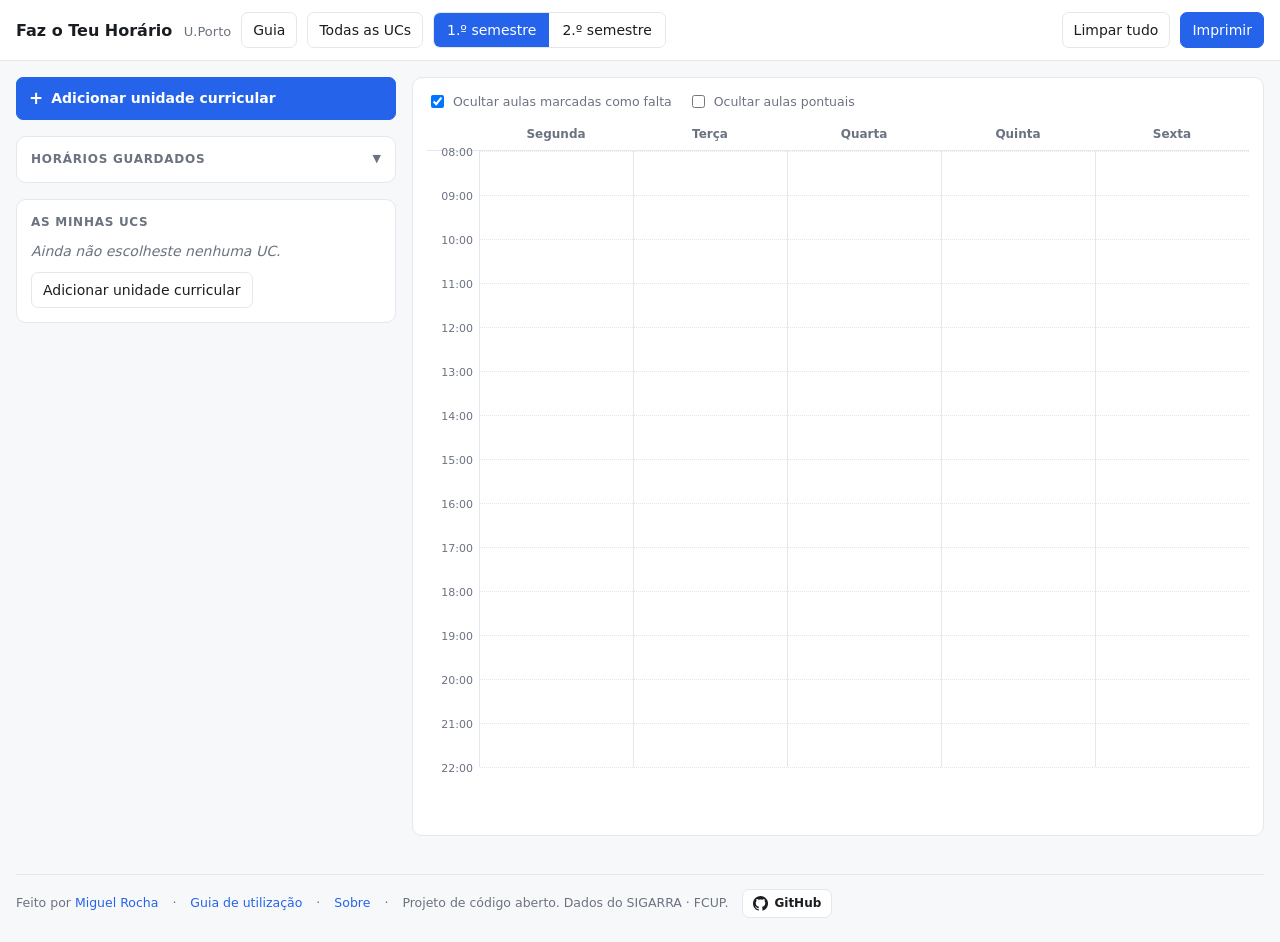
==== index.html @ b20829d5 "Faz o Teu Horário — construtor de horários da U.Porto Site estático que lê os horários do SIGARRA de" ====
<!doctype html>
<html lang="pt-PT">
<head>
<meta charset="utf-8">
<meta name="viewport" content="width=device-width, initial-scale=1">
<!-- seo:begin  gerado por scripts/build_seo.py — não editar à mão -->
<title>Faz o Teu Horário — turmas e horários da U.Porto</title>
<meta name="description" content="Monta o teu horário da U.Porto antes da inscrição: escolhe as UCs, compara turmas, vê as sobreposições e gera todas as combinações. Grátis e sem conta.">
<link rel="canonical" href="https://horario.miguelrocha.dev/">
<meta name="theme-color" content="#2563eb">
<link rel="icon" href="favicon.ico" sizes="32x32">
<link rel="icon" href="assets/icon.svg" type="image/svg+xml">
<link rel="apple-touch-icon" href="assets/apple-touch-icon.png">
<link rel="manifest" href="site.webmanifest">
<meta property="og:type" content="website">
<meta property="og:site_name" content="Faz o Teu Horário · U.Porto">
<meta property="og:locale" content="pt_PT">
<meta property="og:title" content="Faz o teu horário antes da inscrição">
<meta property="og:description" content="Monta o teu horário da U.Porto antes da inscrição: escolhe as UCs, compara turmas, vê as sobreposições e gera todas as combinações. Grátis e sem conta.">
<meta property="og:url" content="https://horario.miguelrocha.dev/">
<meta property="og:image" content="https://horario.miguelrocha.dev/assets/og.png">
<meta property="og:image:width" content="1200">
<meta property="og:image:height" content="630">
<meta property="og:image:alt" content="Grelha semanal de horário com as aulas de cinco unidades curriculares">
<meta name="twitter:card" content="summary_large_image">
<meta name="twitter:title" content="Faz o teu horário antes da inscrição">
<meta name="twitter:description" content="Monta o teu horário da U.Porto antes da inscrição: escolhe as UCs, compara turmas, vê as sobreposições e gera todas as combinações. Grátis e sem conta.">
<meta name="twitter:image" content="https://horario.miguelrocha.dev/assets/og.png">
<script type="application/ld+json">
{
  "@context": "https://schema.org",
  "@type": "WebApplication",
  "name": "Faz o Teu Horário · U.Porto",
  "url": "https://horario.miguelrocha.dev/",
  "description": "Monta o teu horário da U.Porto antes da inscrição: escolhe as UCs, compara turmas, vê as sobreposições e gera todas as combinações. Grátis e sem conta.",
  "applicationCategory": "EducationalApplication",
  "operatingSystem": "Any (navegador web)",
  "inLanguage": "pt-PT",
  "isAccessibleForFree": true,
  "offers": {
    "@type": "Offer",
    "price": "0",
    "priceCurrency": "EUR"
  },
  "author": {
    "@type": "Person",
    "name": "Miguel Rocha",
    "url": "https://miguelrocha.dev"
  },
  "license": "https://opensource.org/licenses/MIT",
  "codeRepository": "https://github.com/mmroch4/fazoteuhorario"
}
</script>
<!-- seo:end -->
<link rel="stylesheet" href="assets/style.css">
<style>
  main{display:grid;grid-template-columns:minmax(310px,380px) 1fr;gap:16px;align-items:start}
  @media (max-width:960px){ main{grid-template-columns:1fr} }
  .results{max-height:300px;overflow:auto;margin:8px -4px 0;padding:4px}
  .res{display:flex;gap:8px;align-items:baseline;width:100%;text-align:left;margin-bottom:4px}
  .res b{font-weight:600}
  .res small{color:var(--muted);margin-left:auto}

  /* add-subject launcher + modal */
  .addbtn{display:flex;align-items:center;gap:8px;width:100%;margin-bottom:16px;
          font-weight:600;padding:10px 12px}
  .addbtn .plus{font-size:17px;line-height:1}
  dialog#adddlg{border:0;border-radius:12px;padding:0;background:var(--panel);color:var(--ink);
        width:min(560px,calc(100% - 32px));max-width:none;
        box-shadow:0 18px 50px rgba(0,0,0,.22)}
  dialog#adddlg::backdrop{background:rgba(15,18,22,.42)}
  .add-head{display:flex;align-items:center;gap:8px;padding:14px 16px;
            border-bottom:1px solid var(--line)}
  .add-head h2{flex:1;margin:0;font-size:12px;text-transform:uppercase;
               letter-spacing:.06em;color:var(--muted)}
  .add-head .x{border:0;background:none;color:var(--muted);cursor:pointer;
               font-size:20px;line-height:1;padding:0 4px}
  .add-head .x:hover{color:var(--ink)}
  .add-body{padding:14px 16px 4px}
  .add-body input[type=search]{width:100%}
  /* The modal has the whole viewport to work with, so the list gets more room
     than it had in the sidebar — but never so much that the footer scrolls off. */
  #adddlg .results{max-height:min(52vh,420px);margin-top:10px}
  .add-foot{display:flex;gap:12px;align-items:center;padding:10px 16px 14px}
  .add-foot span{flex:1;font-size:11.5px;color:var(--muted)}
  details.subj{border:1px solid var(--line);border-radius:9px;margin-bottom:10px}
  details.subj > summary{display:block;list-style:none;cursor:pointer;padding:10px;
                         border-radius:9px}
  details.subj > summary:hover{background:var(--bg)}
  details.subj[open] > summary{border-bottom:1px solid var(--line);border-radius:9px 9px 0 0}
  .subj-body{padding:10px}
  .subj-head{display:flex;gap:8px;align-items:center}
  .subj-head b{font-weight:650}
  .subj-head .nm{flex:1;min-width:0;overflow:hidden;text-overflow:ellipsis;white-space:nowrap}
  /* Collapsed UCs still have to say whether their weekly hours are covered. */
  .subj-head .flag{font-size:11px;flex:0 0 auto}
  .subj-head .flag.short{color:var(--bad)}
  .subj-head .flag.ok{color:var(--ok)}
  .subj-head .x{border:0;background:none;color:var(--muted);cursor:pointer;
                font-size:17px;line-height:1;padding:0 4px}
  .subj-head .x:hover{color:var(--bad)}
  .typerow{margin-top:8px}
  .typerow > span{font-size:11px;color:var(--muted);font-weight:600}
  .opts{display:flex;flex-wrap:wrap;gap:5px;margin-top:4px}
  .opt{display:inline-flex;align-items:center;gap:5px;border:1px solid var(--line);
       border-radius:7px;padding:4px 8px;cursor:pointer;font-size:12.5px;background:#fff}
  .opt:hover{border-color:var(--accent)}
  .opt input{margin:0}
  .opt.sel{border-color:var(--accent);box-shadow:inset 0 0 0 1px var(--accent)}
  .opt.full{opacity:.55}
  .opt.noslot{border-style:dashed}
  .opt .v{color:var(--muted);font-size:11px}
  /* Not an error, just "the university hasn't published this yet" — amber, so
     it does not read like the red clash warnings. */
  .notice{background:#fffbeb;border:1px solid #fcd34d;color:#92400e;border-radius:10px;
          padding:11px 13px;margin-bottom:16px;font-size:12.5px;line-height:1.5}
  .notice b{display:block;margin-bottom:2px}
  .notice code{background:rgba(146,64,14,.1);padding:1px 4px;border-radius:4px;font-size:11.5px}
  .warn{background:var(--bad-bg);border:1px solid var(--bad);color:var(--bad);border-radius:8px;
        padding:9px 11px;margin-bottom:12px;font-size:13px}
  .warn ul{margin:6px 0 0;padding-left:18px}
  .okline{color:var(--ok);margin:0 0 10px}

  /* hours ledger: required vs actually attended, per subject and type */
  .ledger{margin-top:8px;border-top:1px solid var(--line);padding-top:7px}
  .lrow{display:flex;align-items:center;gap:7px;font-size:12px;margin-top:3px}
  .lrow .lt{font-weight:600;min-width:34px}
  .lbar{flex:1;height:6px;border-radius:3px;background:var(--line);overflow:hidden}
  .lbar i{display:block;height:100%;border-radius:3px;background:var(--ok)}
  .lbar.short i{background:var(--bad)}
  .lrow .ln{color:var(--muted);font-variant-numeric:tabular-nums}
  .lrow.short .ln{color:var(--bad);font-weight:600}

  /* combination generator */
  .crit{display:flex;flex-wrap:wrap;gap:5px;margin:8px 0}
  .crit label{display:inline-flex;align-items:center;gap:5px;font-size:12px;
              border:1px solid var(--line);border-radius:7px;padding:3px 8px;cursor:pointer}
  .crit label.on{border-color:var(--accent);box-shadow:inset 0 0 0 1px var(--accent)}
  .needs{margin:8px 0;font-size:12px}
  .needrow{display:flex;align-items:center;gap:6px;margin-top:4px}
  .needrow span{flex:1;overflow:hidden;text-overflow:ellipsis;white-space:nowrap}
  .needrow input{width:52px;padding:2px 4px;font-size:12px;text-align:right}
  .needrow .full-h{color:var(--muted);font-size:11px;min-width:46px}
  .combos{max-height:340px;overflow:auto;margin-top:8px}
  .combo{display:block;width:100%;text-align:left;margin-bottom:5px;line-height:1.35}
  .combo b{font-weight:650}
  .combo small{display:block;color:var(--muted);font-size:11.5px}
  .combo.cur{border-color:var(--accent);box-shadow:inset 0 0 0 1px var(--accent)}
  .genmsg{font-size:12.5px;margin:6px 0 0}
  .gridopts{display:flex;flex-wrap:wrap;gap:6px 16px;margin-bottom:9px;font-size:12.5px;
            color:var(--muted)}
  .gridopts label{display:inline-flex;gap:6px;align-items:center;cursor:pointer}

  /* saved schedules */
  .pr{display:flex;gap:5px;margin-bottom:6px}
  .pr .load{flex:1;min-width:0;text-align:left;line-height:1.35}
  .pr .load b{display:block;font-weight:650;overflow:hidden;text-overflow:ellipsis;
              white-space:nowrap}
  .pr .load small{color:var(--muted);font-size:11.5px}
  .pr .load.cur{border-color:var(--accent);box-shadow:inset 0 0 0 1px var(--accent)}
  .pract{display:flex;flex-direction:column;gap:3px}
  .pract button{padding:0;width:26px;height:19px;font-size:11.5px;line-height:1;
                color:var(--muted)}
  .pract button:hover{color:var(--ink)}
  .prsec{font-size:11px;text-transform:uppercase;letter-spacing:.06em;color:var(--muted);
         font-weight:600;margin:12px 0 6px;border-top:1px solid var(--line);padding-top:10px}
  .prempty{color:var(--muted);font-style:italic;font-size:12.5px;margin:0}
</style>
</head>
<body>

<header>
  <div class="bar">
    <h1>Faz o Teu Horário <small>U.Porto</small></h1>
    <a href="guia.html" class="btn noprint">Guia</a>
    <a href="subject.html" class="btn noprint">Todas as UCs</a>
    <div class="seg noprint" id="semseg">
      <button data-sem="1S" aria-pressed="true">1.º semestre</button>
      <button data-sem="2S" aria-pressed="false">2.º semestre</button>
    </div>
    <div class="grow"></div>
    <span id="count" style="color:var(--muted)"></span>
    <button id="clear" class="noprint">Limpar tudo</button>
    <button id="print" class="primary noprint">Imprimir</button>
  </div>
</header>

<noscript>
  <div class="notice" style="margin:16px 16px 0">
    <b>Esta página precisa de JavaScript</b>
    O construtor de horários corre inteiramente no teu navegador — não há
    servidor a montar a página por ti, e por isso nada aparece sem JavaScript.
    Entretanto podes ler o <a href="guia.html">guia de utilização</a> ou saber
    <a href="sobre.html">porque é que o projeto existe</a>.
  </div>
</noscript>

<main>
  <div class="noprint">
    <div id="semwarn"></div>
    <button id="addbtn" class="primary addbtn">
      <span class="plus" aria-hidden="true">+</span> Adicionar unidade curricular
    </button>
    <details class="panel" id="presetpanel" style="margin-bottom:16px">
      <summary>
        <h2>Horários guardados <span id="prcount" style="text-transform:none"></span></h2>
        <span class="chev">▼</span>
      </summary>
      <div class="panel-body">
        <button id="savepreset" style="width:100%;margin-bottom:10px">
          Guardar o horário atual…
        </button>
        <div id="presets"></div>
        <div id="bundled"></div>
      </div>
    </details>

    <details class="panel" id="genpanel" style="margin-bottom:16px;display:none">
      <summary><h2>Gerar combinações</h2><span class="chev">▼</span></summary>
      <div class="panel-body">
        <p style="margin:0;font-size:12.5px;color:var(--muted)">
          Cumpre as horas semanais de cada UC podendo trocar de turma entre dias.
          Cada resultado seleciona várias turmas e marca como falta as aulas a que
          não vais.
        </p>
        <div class="crit" id="crit"></div>
        <div class="needs" id="needs"></div>
        <button id="gen" class="primary" style="width:100%">Gerar combinações</button>
        <div class="genmsg" id="genmsg"></div>
        <div class="combos" id="combos"></div>
      </div>
    </details>

    <div class="panel">
      <h2>As minhas UCs <span id="selcount" style="text-transform:none"></span></h2>
      <div id="selected"></div>
    </div>
  </div>

  <div class="panel cal">
    <div class="gridopts noprint">
      <label><input type="checkbox" id="hideskip" checked> Ocultar aulas marcadas como falta</label>
      <label title="Aulas que só acontecem 1 ou 2 vezes no semestre (ex.: dias de reposição)."
        ><input type="checkbox" id="hideoneoff"> Ocultar aulas pontuais</label>
    </div>
    <div id="clashes"></div>
    <div class="grid-wrap"><div class="grid" id="grid"></div></div>
    <div class="legend" id="legend"></div>
  </div>
</main>

<!-- TODO: troca o URL do repositório abaixo pelo teu quando o publicares. -->
<footer class="site-foot noprint">
  <span>Feito por <a href="https://miguelrocha.dev" target="_blank" rel="noopener">Miguel Rocha</a></span>
  <span aria-hidden="true">·</span>
  <span><a href="guia.html">Guia de utilização</a></span>
  <span aria-hidden="true">·</span>
  <span><a href="sobre.html">Sobre</a></span>
  <span aria-hidden="true">·</span>
  <span>Projeto de código aberto. Dados do SIGARRA · FCUP.</span>
  <a class="gh" href="https://github.com/mmroch4/fazoteuhorario"
     target="_blank" rel="noopener">
    <svg viewBox="0 0 16 16" aria-hidden="true"><path d="M8 0a8 8 0 0 0-2.53 15.59c.4.07.55-.17.55-.38
      0-.19-.01-.82-.01-1.49-2.01.37-2.53-.49-2.69-.94-.09-.23-.48-.94-.82-1.13-.28-.15-.68-.52-.01-.53
      .63-.01 1.08.58 1.23.82.72 1.21 1.87.87 2.33.66.07-.52.28-.87.51-1.07-1.78-.2-3.64-.89-3.64-3.95
      0-.87.31-1.59.82-2.15-.08-.2-.36-1.02.08-2.12 0 0 .67-.21 2.2.82a7.4 7.4 0 0 1 2-.27c.68 0
      1.36.09 2 .27 1.53-1.04 2.2-.82 2.2-.82.44 1.1.16 1.92.08 2.12.51.56.82 1.27.82 2.15 0 3.07-1.87
      3.75-3.65 3.95.29.25.54.73.54 1.48 0 1.07-.01 1.93-.01 2.2 0 .21.15.46.55.38A8 8 0 0 0 8 0Z"/></svg>
    GitHub
  </a>
</footer>

<dialog id="adddlg" class="noprint" aria-labelledby="addttl">
  <div class="add-head">
    <h2 id="addttl">Adicionar unidade curricular</h2>
    <button class="x" id="addx" title="Fechar" aria-label="Fechar">×</button>
  </div>
  <div class="add-body">
    <input type="search" id="q" autocomplete="off"
           placeholder="Procurar por código ou nome…">
    <div class="results" id="results"></div>
  </div>
  <div class="add-foot">
    <span>Clica numa UC para a adicionar — podes adicionar várias seguidas.</span>
    <button class="primary" id="adddone">Concluído</button>
  </div>
</dialog>

<script src="data/timetable.js"></script>
<script src="assets/presets.js"></script>
<script src="assets/common.js"></script>
<script src="assets/solver.js"></script>
<script>
(function () {
  "use strict";
  const F = window.FCUP;
  const DATA = (window.TIMETABLE_DATA || {subjects: []}).subjects;
  const DAYS = F.DAYS, H0 = 8, H1 = 22, HH = 44;
  const KEY = "fcup-horario-v1";
  const byCode = Object.fromEntries(DATA.map(s => [s.code, s]));
  const esc = F.esc, min = F.min;

  let state = {sem: "1S", picked: {}, skipped: {}};
  try { Object.assign(state, JSON.parse(localStorage.getItem(KEY) || "{}")); } catch (e) {}
  if (!state.skipped) state.skipped = {};

  // state.picked[code][type] used to be a single turma name. It is now a LIST,
  // because the point of this page is that you may attend CC1007_T1 on Tuesday
  // and CC1007_T2 on Thursday. Old saved schedules are migrated in place.
  for (const types of Object.values(state.picked || {}))
    for (const [t, v] of Object.entries(types))
      types[t] = typeof v === "string" ? (v ? [v] : []) : (Array.isArray(v) ? v : []);

  const save = () => { try { localStorage.setItem(KEY, JSON.stringify(state)); } catch (e) {} };
  const picksOf = (code, type) => (state.picked[code] && state.picked[code][type]) || [];

  // Which collapsibles are open. Persisted because the sidebar is rebuilt from
  // scratch on every render: without this, ticking a turma would snap every
  // section shut. Keys are "panel:<id>" or "subj:<code>".
  if (!state.open) state.open = {};
  function bindDetails(el, key, dflt) {
    el.open = state.open[key] != null ? state.open[key] : dflt;
    el.addEventListener("toggle", () => { state.open[key] = el.open; save(); });
  }

  // Sessions you have marked as "not attending". Keyed by turma + day + start,
  // so skipping CC1007_T1's Tuesday hour leaves its Thursday hour intact.
  const skipKey = (cl, s) => `${cl.name}|${s.day}|${s.start}`;
  const isSkipped = (cl, s) => Boolean(state.skipped[skipKey(cl, s)]);
  const toggleSkip = (cl, s) => {
    const k = skipKey(cl, s);
    if (state.skipped[k]) delete state.skipped[k]; else state.skipped[k] = true;
    save(); render();
  };

  const slotsOf = cl => (cl.slots || []).filter(s => !s.semester || s.semester === state.sem);
  // A one-off session (typically a single extra class in the last week of term)
  // is not a weekly commitment, so it must not count as a clash.
  const weeklyOf = cl => slotsOf(cl).filter(s => s.regular);
  const typesOf = sub => {
    const t = {};
    for (const cl of sub.classes) (t[cl.type] = t[cl.type] || []).push(cl);
    return t;
  };
  const inSem = sub => sub.classes.some(cl => slotsOf(cl).length);
  const semHasData = () => DATA.some(inSem);

  /* ---------- search ---------------------------------------------------- */
  // The same message in two places: inside the picker, where it explains the
  // empty result list, and in the sidebar, where it explains the empty page.
  const semLabel = () => state.sem === "1S" ? "o 1.º semestre" : "o 2.º semestre";
  const noDataMsg = () => `Ainda não há horários publicados para ${semLabel()}. `
    + `Corre <code>browser_fetch.js</code> outra vez quando o SIGARRA os publicar.`;

  const semwarn = document.getElementById("semwarn");
  function renderSemWarn() {
    semwarn.innerHTML = semHasData() ? ""
      : `<div class="notice"><b>Sem horários para ${esc(semLabel().slice(2))}</b>`
        + `${noDataMsg()}</div>`;
  }

  const q = document.getElementById("q"), results = document.getElementById("results");
  function search() {
    if (!semHasData()) {
      results.innerHTML = `<p class="empty">${noDataMsg()}</p>`;
      return;
    }
    const term = q.value.trim().toLowerCase();
    let list = DATA.filter(inSem);
    if (term) list = list.filter(s =>
      s.code.toLowerCase().includes(term) || s.name.toLowerCase().includes(term));
    list = list.filter(s => !state.picked[s.code]).slice(0, 40);
    results.innerHTML = "";
    if (!list.length) { results.innerHTML = '<p class="empty">Sem resultados.</p>'; return; }
    for (const s of list) {
      const b = document.createElement("button");
      b.className = "res";
      b.innerHTML = `<span class="dot" style="background:${esc(F.colourOf(s.code))}"></span>`
        + `<b>${esc(s.code)}</b><span>${esc(s.name)}</span>`
        + `<small>${esc(s.academic_year)}.º ano</small>`;
      b.onclick = () => add(s.code);
      results.appendChild(b);
    }
  }
  q.oninput = search;
  // Enter picks the top hit, so adding a UC you know the code of is
  // "type CC1007, Enter" without reaching for the mouse.
  q.onkeydown = ev => {
    if (ev.key !== "Enter") return;
    ev.preventDefault();
    const first = results.querySelector("button.res");
    if (first) first.click();
  };

  /* The picker lives in a modal: it is only needed when you are adding, and as
     a permanent panel it pushed everything else down the sidebar. It stays open
     after each pick, so adding five UCs is one trip instead of five. */
  const addDlg = document.getElementById("adddlg");
  function openAdd() {
    if (!addDlg.open) addDlg.showModal();
    search();
    q.focus(); q.select();
  }
  document.getElementById("addbtn").onclick = openAdd;
  document.getElementById("addx").onclick = () => addDlg.close();
  document.getElementById("adddone").onclick = () => addDlg.close();
  // Clicking the backdrop (outside the panel) closes it, as in the details popup.
  addDlg.addEventListener("click", ev => { if (ev.target === addDlg) addDlg.close(); });

  function add(code) {
    const sub = byCode[code];

    // Auto colours are hashed from the code, so two subjects you happen to pick
    // can collide. Nudge the newcomer to a free palette colour (persisted, so
    // the subject page agrees) instead of leaving two identical blocks.
    const taken = new Set(Object.keys(state.picked)
      .filter(c => c !== code).map(c => F.colourOf(c).toLowerCase()));
    if (taken.has(F.colourOf(code).toLowerCase())) {
      const free = F.PALETTE.find(h => !taken.has(h.toLowerCase()));
      if (free) F.setColour(code, free);
    }

    state.picked[code] = state.picked[code] || {};
    for (const [type, list] of Object.entries(typesOf(sub))) {
      const avail = list.filter(cl => slotsOf(cl).length);
      if (avail.length === 1) state.picked[code][type] = [avail[0].name];
    }
    lastResult = null;          // the search space changed
    save(); render();
    // render() rebuilt the results list under the cursor; keep typing possible.
    if (addDlg.open) q.focus();
  }

  /* ---------- weekly hours ledger ---------------------------------------- */
  /* How many hours of a subject/type you are really getting.

     Parallel turmas repeat content, so attended hours are not simply summed.
     If every turma of a type meets once a week (the PL case) they are all the
     SAME session at different times, so going to two of them still buys you one
     session. If they meet several times a week (the T case) it is the weekday
     that identifies the session: Tuesday's hour and Thursday's hour are
     different material, but T1's Tuesday and T2's Tuesday are the same hour. */
  function creditFor(sub, type) {
    const list = sub.classes.filter(c => c.type === type && weeklyOf(c).length);
    if (!list.length) return null;
    const need = Math.max(...list.map(c =>
      weeklyOf(c).reduce((a, s) => a + min(s.end) - min(s.start), 0)));
    const oncePerWeek = list.every(c => weeklyOf(c).length === 1);

    const groups = new Map();          // session identity -> [minutes, ...]
    let raw = 0;
    for (const name of picksOf(sub.code, type)) {
      const cl = list.find(c => c.name === name);
      if (!cl) continue;
      for (const s of weeklyOf(cl)) {
        if (isSkipped(cl, s)) continue;
        const key = oncePerWeek ? "*" : s.day;
        const mins = min(s.end) - min(s.start);
        raw += mins;
        if (!groups.has(key)) groups.set(key, []);
        groups.get(key).push(mins);
      }
    }
    let credited = 0, dup = 0;
    for (const mins of groups.values()) {
      const best = Math.max(...mins);
      credited += best;
      dup += mins.reduce((a, m) => a + m, 0) - best;
    }
    return {type, need, credited, raw, dup};
  }

  function ledgerFor(sub) {
    const box = document.createElement("div");
    box.className = "ledger";
    const types = [...new Set(sub.classes.map(c => c.type))];
    for (const type of types) {
      const c = creditFor(sub, type);
      if (!c) continue;
      const pct = c.need ? Math.min(100, c.credited / c.need * 100) : 100;
      const short = c.credited < c.need;
      const h = m => (m % 60 ? (m / 60).toFixed(1).replace(".", ",") : m / 60);
      const row = document.createElement("div");
      row.className = "lrow" + (short ? " short" : "");
      row.innerHTML = `<span class="lt">${esc(type)}</span>`
        + `<span class="lbar${short ? " short" : ""}"><i style="width:${pct}%"></i></span>`
        + `<span class="ln">${esc(h(c.credited))}/${esc(h(c.need))} h</span>`;
      row.title = short
        ? `Faltam ${h(c.need - c.credited)} h semanais de ${sub.code} ${type}.`
        : `Horas semanais de ${sub.code} ${type} cumpridas.`;
      if (c.dup) {
        row.title += `\n${h(c.dup)} h selecionadas não contam: são a mesma aula `
                   + `noutra turma. Marca-as como falta.`;
        row.querySelector(".ln").insertAdjacentHTML("afterend",
          `<span title="aulas repetidas" style="color:var(--muted)">⧉</span>`);
      }
      box.appendChild(row);
    }
    return box;
  }

  /* ---------- my subjects ----------------------------------------------- */
  const selected = document.getElementById("selected");
  function renderSelected() {
    const codes = Object.keys(state.picked);
    document.getElementById("selcount").textContent = codes.length ? `(${codes.length})` : "";
    selected.innerHTML = "";
    if (!codes.length) {
      // With the picker behind a button, the empty list is the natural place to
      // point at it.
      selected.innerHTML = '<p class="empty" style="margin:0 0 10px">'
        + 'Ainda não escolheste nenhuma UC.</p>';
      const b = document.createElement("button");
      b.textContent = "Adicionar unidade curricular";
      b.onclick = openAdd;
      selected.appendChild(b);
      return;
    }
    for (const code of codes) {
      const sub = byCode[code];
      if (!sub) continue;
      const box = document.createElement("details");
      box.className = "subj";

      // Collapsed, a UC shows only its identity — so the summary also carries a
      // one-glance verdict on whether its weekly hours are already covered.
      const creds = [...new Set(sub.classes.map(c => c.type))]
        .map(t => creditFor(sub, t)).filter(Boolean);
      const missing = creds.filter(c => c.credited < c.need);
      const flag = !creds.length ? ""
        : missing.length
          ? `<span class="flag short" title="Faltam horas em: `
            + `${esc(missing.map(c => c.type).join(", "))}">⚠ ${esc(missing.length)}</span>`
          : `<span class="flag ok" title="Horas semanais cumpridas">✓</span>`;

      const sum = document.createElement("summary");
      const head = document.createElement("div");
      head.className = "subj-head";
      head.innerHTML = `<span class="dot" style="background:${esc(F.colourOf(code))}"></span>`
        + `<b>${esc(sub.code)}</b><span class="nm">${esc(sub.name)}</span>` + flag;
      const x = document.createElement("button");
      x.className = "x noprint"; x.textContent = "×"; x.title = "Remover";
      // Inside a <summary>, a click would also toggle the section open: the
      // button has to swallow the event before the summary sees it.
      x.onclick = ev => {
        ev.preventDefault(); ev.stopPropagation();
        delete state.picked[code]; delete state.open["subj:" + code];
        lastResult = null; save(); render();
      };
      head.appendChild(x);
      head.insertAdjacentHTML("beforeend", '<span class="chev">▼</span>');
      sum.appendChild(head);
      box.appendChild(sum);

      const body = document.createElement("div");
      body.className = "subj-body";
      box.appendChild(body);

      const tools = document.createElement("div");
      tools.style.cssText = "display:flex;gap:8px;align-items:center;flex-wrap:wrap";
      tools.appendChild(F.swatches(code, () => render()));
      const link = document.createElement("a");
      link.href = "subject.html#" + encodeURIComponent(code);
      link.textContent = "horário da UC ↗";
      link.style.cssText = "font-size:12px;margin-left:auto";
      link.className = "noprint";
      tools.appendChild(link);
      body.appendChild(tools);

      for (const [type, list] of Object.entries(typesOf(sub))) {
        const avail = list.filter(cl => slotsOf(cl).length || cl.vacant_places > 0);
        if (!avail.length) continue;
        const row = document.createElement("div");
        row.className = "typerow";
        row.innerHTML = `<span>${esc(type)}</span>`;
        const opts = document.createElement("div");
        opts.className = "opts";
        const chosen = picksOf(code, type);
        for (const cl of avail) {
          const on = chosen.includes(cl.name);
          const noSlot = !slotsOf(cl).length;
          const lab = document.createElement("label");
          lab.className = "opt" + (on ? " sel" : "") + (cl.vacant_places === 0 ? " full" : "")
                        + (noSlot ? " noslot" : "");
          lab.title = noSlot ? "Sem horário publicado para esta turma"
            : slotsOf(cl).map(s => `${DAYS[s.day]} ${s.start}–${s.end}`
                + (s.rooms.length ? ` · ${s.rooms.join(", ")}` : "")).join("\n");
          // Checkbox, not radio: several turmas of the same type may be picked
          // at once, and the sessions you will not attend are marked as faltas.
          lab.innerHTML = `<input type="checkbox" ${on ? "checked" : ""}>`
            + esc(cl.name.replace(code + "_", ""))
            + `<span class="v">${noSlot ? "sem horário"
                : cl.vacant_places === 0 ? "sem vagas" : esc(cl.vacant_places) + " vagas"}</span>`;
          lab.querySelector("input").onchange = () => {
            const cur = picksOf(code, type);
            state.picked[code][type] = cur.includes(cl.name)
              ? cur.filter(n => n !== cl.name) : cur.concat([cl.name]);
            // Dropping a turma leaves its faltas behind as dead keys; clear them.
            if (!state.picked[code][type].includes(cl.name))
              for (const s of slotsOf(cl)) delete state.skipped[skipKey(cl, s)];
            save(); render();
          };
          opts.appendChild(lab);
        }
        row.appendChild(opts);
        body.appendChild(row);
      }
      body.appendChild(ledgerFor(sub));
      bindDetails(box, "subj:" + code, true);
      selected.appendChild(box);
    }
  }

  /* ---------- grid ------------------------------------------------------- */
  function chosenSlots() {
    const out = [];
    for (const [code, types] of Object.entries(state.picked)) {
      const sub = byCode[code]; if (!sub) continue;
      for (const names of Object.values(types)) for (const name of names) {
        const cl = sub.classes.find(c => c.name === name); if (!cl) continue;
        for (const s of slotsOf(cl)) out.push({sub, cls: cl, slot: s});
      }
    }
    return out;
  }
  function clashesOf(all) {
    // Only weekly slots you actually attend can clash week after week.
    const items = all.filter(i => i.slot.regular && !isSkipped(i.cls, i.slot));
    const bad = new Set(), pairs = [];
    for (let i = 0; i < items.length; i++) for (let j = i + 1; j < items.length; j++) {
      const a = items[i], b = items[j];
      if (a.slot.day !== b.slot.day) continue;
      if (min(a.slot.start) < min(b.slot.end) && min(b.slot.start) < min(a.slot.end)) {
        bad.add(a.cls.name + a.slot.start); bad.add(b.cls.name + b.slot.start);
        pairs.push(`${a.cls.name} × ${b.cls.name} — ${DAYS[a.slot.day]}`);
      }
    }
    return {bad, pairs};
  }

  function renderGrid() {
    const items = chosenSlots();
    const {bad, pairs} = clashesOf(items);

    const warn = document.getElementById("clashes");
    warn.innerHTML = pairs.length
      ? `<div class="warn"><b>${pairs.length} sobreposição(ões)</b><ul>`
        + [...new Set(pairs)].map(p => `<li>${esc(p)}</li>`).join("") + "</ul></div>"
      : (items.length ? '<p class="okline">✓ Sem sobreposições.</p>' : "");
    const attending = items.filter(i => i.slot.regular && !isSkipped(i.cls, i.slot));
    const hours = attending.reduce((a, i) => a + (min(i.slot.end) - min(i.slot.start)), 0) / 60;
    document.getElementById("count").textContent = attending.length
      ? `${attending.length} aula(s)/semana · ${hours % 1 ? hours.toFixed(1) : hours}h` : "";

    // Two kinds of noise you may want out of the grid. Both are filtered only
    // here, at drawing time: they stay in `items` so the hours ledger, the
    // clash check and the legend keep seeing them.
    //   - faltas: selecting several turmas of one type means most of their
    //     sessions are ones you will not attend, and drawing them buries the week.
    //   - aulas pontuais: 1-2 sessions a semester (make-up days), never part of
    //     the weekly commitment.
    const drawn = items.filter(i =>
      !(state.hideSkipped !== false && i.slot.regular && isSkipped(i.cls, i.slot))
      && !(state.hideOneoff && !i.slot.regular));
    // Saturday only earns a column if something is actually drawn in it.
    const nDays = drawn.some(i => i.slot.day === 5) ? 6 : 5;

    // Lay overlapping classes side by side so a clash is visible, not hidden.
    const packedByDay = [];
    let maxLanes = 1;
    for (let day = 0; day < nDays; day++) {
      const p = F.packDay(drawn.filter(i => i.slot.day === day));
      packedByDay.push(p);
      for (const it of p) maxLanes = Math.max(maxLanes, it._lanes);
    }

    const grid = document.getElementById("grid");
    grid.style.setProperty("--days", nDays);
    grid.style.setProperty("--hh", HH + "px");
    grid.style.setProperty("--colw", Math.max(120, maxLanes * 108) + "px");
    grid.innerHTML = '<div class="gh"></div>'
      + DAYS.slice(0, nDays).map(d => `<div class="gh">${esc(d)}</div>`).join("");

    const hrs = document.createElement("div");
    hrs.className = "hours";
    for (let h = H0; h <= H1; h++) {
      const e = document.createElement("div");
      e.className = "hour"; e.textContent = String(h).padStart(2, "0") + ":00";
      hrs.appendChild(e);
    }
    grid.appendChild(hrs);

    for (let day = 0; day < nDays; day++) {
      const col = document.createElement("div");
      col.className = "col";
      col.style.height = ((H1 - H0) * HH) + "px";
      for (let h = H0; h <= H1; h++) {
        const l = document.createElement("div");
        l.className = "line"; l.style.top = ((h - H0) * HH) + "px";
        col.appendChild(l);
      }
      for (const it of packedByDay[day]) {
        const s = it.slot, w = 100 / it._lanes;
        const skipped = isSkipped(it.cls, s);
        const el = document.createElement("div");
        el.className = "ev" + (bad.has(it.cls.name + s.start) ? " clash" : "")
                     + (s.regular ? "" : " oneoff") + (skipped ? " skipped" : "");
        el.tabIndex = 0;
        el.style.top = ((min(s.start) - H0 * 60) / 60 * HH) + "px";
        el.style.height = Math.max((min(s.end) - min(s.start)) / 60 * HH - 2, 16) + "px";
        el.style.left = `calc(${it._lane * w}% + 2px)`;
        el.style.width = `calc(${w}% - 4px)`;
        el.style.right = "auto";
        el.style.setProperty("--c", F.colourOf(it.sub.code));
        el.innerHTML = `<b>${esc(it.sub.code)} ${esc(s.type || "")}</b>`
          + `<span>${esc(s.start)}–${esc(s.end)}</span>`
          + (s.rooms.length ? `<span> · ${esc(s.rooms.join(", "))}</span>` : "")
          + `<span style="display:block;opacity:.85">${esc(it.cls.name.replace(it.sub.code + "_", ""))}`
          + (s.teachers.length ? " · " + esc(s.teachers.join(", ")) : "") + "</span>";
        const open = () => F.showDetails({
          subject: it.sub, cls: it.cls, slot: s,
          onColour: () => render(),
          skip: {isSkipped: () => isSkipped(it.cls, s), toggle: () => toggleSkip(it.cls, s)},
        });
        el.onclick = open;
        el.onkeydown = ev => { if (ev.key === "Enter" || ev.key === " ") { ev.preventDefault(); open(); } };
        col.appendChild(el);
      }
      grid.appendChild(col);
    }

    const codes = [...new Set(items.map(i => i.sub.code))];
    const oneOffs = items.filter(i => !i.slot.regular);
    const skips = items.filter(i => i.slot.regular && isSkipped(i.cls, i.slot));
    const skipH = skips.reduce((a, i) => a + (min(i.slot.end) - min(i.slot.start)), 0) / 60;
    document.getElementById("legend").innerHTML =
      codes.map(c => `<span><i style="background:${esc(F.colourOf(c))}"></i>${esc(c)}</span>`).join("")
      + (skips.length
          ? `<div class="oneoff-note"><b>Aulas marcadas como falta</b>`
            + ` (${state.hideSkipped === false ? "riscado" : "ocultas"}) —`
            + ` ${esc(skipH % 1 ? skipH.toFixed(1) : skipH)}h/semana que não vais assistir.`
            + ` Clica numa para voltar a assistir:<ul>`
            + skips.map(i => `<li><a href="#" data-unskip="${esc(skipKey(i.cls, i.slot))}">`
                    + `${esc(i.cls.name)} — ${esc(DAYS[i.slot.day])} `
                    + `${esc(i.slot.start)}–${esc(i.slot.end)}</a></li>`).join("")
            + `</ul></div>`
          : "")
      + (oneOffs.length
          ? `<div class="oneoff-note"><b>Aulas pontuais</b>`
            + ` (${state.hideOneoff ? "ocultas" : "tracejado"}) — não são semanais,`
            + ` por isso não contam como sobreposição:<ul>`
            + oneOffs.sort((a, b) => (a.slot.first_date || "").localeCompare(b.slot.first_date || ""))
                .map(i => `<li>${esc(i.cls.name)} — ${esc(DAYS[i.slot.day])} `
                        + `${esc(i.slot.start)}–${esc(i.slot.end)}, ${esc(i.slot.first_date)}`
                        + (i.slot.occurrences > 1 ? ` (${esc(i.slot.occurrences)}×)` : "")
                        + `</li>`).join("")
            + `</ul></div>`
          : "");

    // A hidden session cannot be clicked in the grid, so the legend is the way
    // back: clicking one undoes the falta.
    for (const a of document.querySelectorAll("#legend a[data-unskip]"))
      a.onclick = ev => {
        ev.preventDefault();
        delete state.skipped[a.dataset.unskip];
        save(); render();
      };
  }

  function render() {
    renderSemWarn(); search(); renderSelected(); renderGrid(); renderGen();
    renderPresets();   // so the "in use" highlight follows the working schedule
  }

  document.getElementById("semseg").onclick = e => {
    const b = e.target.closest("button[data-sem]"); if (!b) return;
    state.sem = b.dataset.sem;
    [...e.currentTarget.children].forEach(x => x.setAttribute("aria-pressed", String(x === b)));
    save(); render();
  };
  document.getElementById("clear").onclick = () => {
    if (confirm("Remover todas as UCs escolhidas?")) {
      state.picked = {}; state.skipped = {}; state.overrides = {};
      lastResult = null; save(); render();
    }
  };
  document.getElementById("print").onclick = () => window.print();
  (function () {
    const skip = document.getElementById("hideskip");
    skip.checked = state.hideSkipped !== false;   // faltas are hidden by default
    skip.onchange = () => { state.hideSkipped = skip.checked; save(); render(); };

    // One-offs stay visible by default: the make-up day is worth knowing about,
    // and the dashed border already says it is not a weekly commitment.
    const one = document.getElementById("hideoneoff");
    one.checked = Boolean(state.hideOneoff);
    one.onchange = () => { state.hideOneoff = one.checked; save(); render(); };
  })();

  /* ---------- combination generator -------------------------------------- */
  /* Enumerates every overlap-free week that meets the required hours, then
     applies one by selecting the turmas involved and marking every other
     session of those turmas as a falta. */

  const CRIT_LABELS = {
    morning: "Evitar manhãs (antes das 11h)",
    gaps: "Menos buracos",
    days: "Menos dias",
    vacancy: "Preferir turmas com vagas",
  };
  if (!state.criteria) state.criteria = ["gaps", "morning"];
  if (!state.overrides) state.overrides = {};
  let lastResult = null, shown = 12;

  const hFmt = m => (m % 60 ? (m / 60).toFixed(1).replace(".", ",") : String(m / 60));

  // Full weekly load of one turma, per subject/type - the default requirement.
  function fullLoads() {
    const out = [];
    for (const code of Object.keys(state.picked)) {
      const sub = byCode[code]; if (!sub) continue;
      const types = [...new Set(sub.classes.map(c => c.type))];
      for (const type of types) {
        const list = sub.classes.filter(c => c.type === type && weeklyOf(c).length);
        if (!list.length) continue;
        out.push({code, type, full: Math.max(...list.map(c =>
          weeklyOf(c).reduce((a, s) => a + min(s.end) - min(s.start), 0)))});
      }
    }
    return out;
  }

  // What the grid currently shows, so we can mark which generated combination
  // is the one in effect. The signature has to include the subject and type,
  // not just the times: swapping CC1007 T and CC2003 T between 14h and 15h
  // fills exactly the same hours but is a different timetable.
  function currentSig() {
    const keys = new Set();
    for (const i of chosenSlots())
      if (i.slot.regular && !isSkipped(i.cls, i.slot))
        keys.add(`${i.sub.code}|${i.cls.type}|${i.slot.day}|${i.slot.start}|${i.slot.end}`);
    return [...keys].sort().join(",");
  }
  const comboSig = e => [...new Set(e.chosen.map(c =>
    `${c.req.code}|${c.req.type}|${c.slot.day}|${c.slot.start}|${c.slot.end}`))]
    .sort().join(",");

  function applyCombo(entry) {
    // One turma per chosen slot: reuse a turma already assigned to this
    // requirement where possible, and prefer one that still has vacancies.
    const byKey = new Map();
    for (const {req, slot} of entry.chosen) {
      const k = req.code + "|" + req.type;
      if (!byKey.has(k)) byKey.set(k, []);
      byKey.get(k).push(slot);
    }
    const picked = {}, attend = new Set();
    for (const [k, slots] of byKey) {
      const [code, type] = k.split("|");
      const sub = byCode[code]; if (!sub) continue;
      const used = new Set();
      for (const slot of slots) {
        const cl = [...slot.turmas]
          .map(n => sub.classes.find(c => c.name === n)).filter(Boolean)
          .sort((a, b) => (Number(used.has(b.name)) - Number(used.has(a.name)))
                       || (Number(b.vacant_places > 0) - Number(a.vacant_places > 0))
                       || (b.vacant_places - a.vacant_places))[0];
        if (!cl) continue;
        used.add(cl.name);
        attend.add(cl.name + "|" + slot.day + "|" + slot.start);
      }
      (picked[code] = picked[code] || {})[type] = [...used];
    }
    // Subjects with nothing to schedule this semester stay selected but empty.
    for (const code of Object.keys(state.picked)) picked[code] = picked[code] || {};

    // Every weekly session of a selected turma that is not in `attend` is a
    // falta - this is what lets you take T1 on Tuesday and T2 on Thursday.
    const skipped = {};
    for (const [code, types] of Object.entries(picked)) {
      const sub = byCode[code]; if (!sub) continue;
      for (const names of Object.values(types)) for (const n of names) {
        const cl = sub.classes.find(c => c.name === n); if (!cl) continue;
        for (const s of weeklyOf(cl)) {
          const key = skipKey(cl, s);
          if (!attend.has(key)) skipped[key] = true;
        }
      }
    }
    state.picked = picked;
    state.skipped = skipped;
    save(); render();
  }

  function generate() {
    const subs = Object.keys(state.picked).map(c => byCode[c]).filter(s => s && inSem(s));
    shown = 12;
    if (!subs.length) { lastResult = null; renderGen(); return; }
    lastResult = window.SOLVER.solve(subs, {
      weeklySlots: weeklyOf,
      overrides: state.overrides,
      criteria: state.criteria,
      cap: 4000,
    });
    renderGen();
  }

  function comboCard(entry, n, isCur) {
    const b = document.createElement("button");
    b.className = "combo" + (isCur ? " cur" : "");
    // Show WHICH subject sits in each hour, not just the hours: many
    // combinations occupy identical times and differ only in what goes where.
    const byDay = new Map();
    for (const {req, slot} of entry.chosen) {
      if (!byDay.has(slot.day)) byDay.set(slot.day, []);
      byDay.get(slot.day).push({req, slot});
    }
    const lines = [...byDay.keys()].sort((a, b2) => a - b2).map(d => {
      const iv = byDay.get(d).slice().sort((x, y) => min(x.slot.start) - min(y.slot.start));
      return `<small><b style="font-weight:600">${esc(DAYS[d].slice(0, 3))}</b> `
        + iv.map(x => `${esc(x.slot.start)} ${esc(x.req.code)} ${esc(x.req.type)}`).join(" · ")
        + `</small>`;
    });
    const s = entry.shape;
    b.innerHTML = `<b>#${n}${isCur ? " · em uso" : ""}</b>`
      + `<small>${esc(hFmt(s.early))}h antes das 11h · ${esc(hFmt(s.gaps))}h de buracos`
      + ` · ${s.days} dia(s)${s.full ? ` · ${s.full} sem vagas` : ""}</small>`
      + lines.join("");
    b.onclick = () => applyCombo(entry);
    return b;
  }

  function renderGen() {
    const panel = document.getElementById("genpanel");
    const loads = fullLoads();
    panel.style.display = loads.length ? "" : "none";
    if (!loads.length) return;

    const crit = document.getElementById("crit");
    crit.innerHTML = "";
    for (const [k, label] of Object.entries(CRIT_LABELS)) {
      const on = state.criteria.includes(k);
      const lab = document.createElement("label");
      lab.className = on ? "on" : "";
      lab.innerHTML = `<input type="checkbox" ${on ? "checked" : ""}>${esc(label)}`;
      lab.querySelector("input").onchange = () => {
        state.criteria = on ? state.criteria.filter(x => x !== k)
                            : state.criteria.concat([k]);
        save();
        if (lastResult) generate(); else renderGen();
      };
      crit.appendChild(lab);
    }

    const needs = document.getElementById("needs");
    needs.innerHTML = '<span style="color:var(--muted)">Horas semanais exigidas '
                    + '(baixa para assistir só a parte de uma UC):</span>';
    for (const {code, type, full} of loads) {
      const k = code + "|" + type;
      const cur = state.overrides[k] != null ? state.overrides[k] : full;
      const row = document.createElement("div");
      row.className = "needrow";
      row.innerHTML = `<span>${esc(code)} <b>${esc(type)}</b></span>`
        + `<input type="number" min="0.5" max="${full / 60}" step="0.5" value="${cur / 60}">`
        + `<span class="full-h">de ${esc(hFmt(full))}h</span>`;
      row.querySelector("input").onchange = ev => {
        const v = Math.round(parseFloat(ev.target.value) * 60);
        if (!v || v >= full) delete state.overrides[k]; else state.overrides[k] = v;
        save();
        if (lastResult) generate(); else renderGen();
      };
      needs.appendChild(row);
    }

    const msg = document.getElementById("genmsg");
    const box = document.getElementById("combos");
    box.innerHTML = "";
    if (!lastResult) { msg.innerHTML = ""; return; }

    if (lastResult.impossible.length) {
      msg.innerHTML = `<div class="warn"><b>Requisito impossível</b><ul>`
        + lastResult.impossible.map(r =>
            `<li>${esc(r.label)}: não há como juntar ${esc(hFmt(r.need))}h sem sobrepor.</li>`
          ).join("") + `</ul></div>`;
      return;
    }
    if (!lastResult.solutions.length) {
      msg.innerHTML = `<div class="warn"><b>Nenhuma combinação possível</b>`
        + `<p style="margin:6px 0 0">Estes requisitos não cabem juntos, seja qual `
        + `for a turma escolhida:</p><ul>`
        + lastResult.conflicts.map(([a, b2]) =>
            `<li>${esc(a)} × ${esc(b2)}</li>`).join("")
        + `</ul><p style="margin:6px 0 0">Baixa as horas exigidas de uma delas `
        + `acima, ou remove uma UC.</p></div>`;
      return;
    }

    const cur = currentSig();
    const n = lastResult.solutions.length;
    msg.innerHTML = `<b style="color:var(--ok)">${n.toLocaleString("pt-PT")}`
      + `${lastResult.truncated ? "+" : ""} combinação(ões)</b> sem sobreposições`
      + (lastResult.notes.length
          ? `<br><span style="color:var(--muted)">${esc(lastResult.notes.join(" "))}</span>` : "");

    lastResult.solutions.slice(0, shown).forEach((e, i) =>
      box.appendChild(comboCard(e, i + 1, comboSig(e) === cur)));
    if (n > shown) {
      const more = document.createElement("button");
      more.style.width = "100%";
      more.textContent = `Mostrar mais (${(n - shown).toLocaleString("pt-PT")} restantes)`;
      more.onclick = () => { shown += 24; renderGen(); };
      box.appendChild(more);
    }
  }

  document.getElementById("gen").onclick = generate;

  /* ---------- presets ---------------------------------------------------- */
  // Turn a list of turma names into a full selection.
  function picksFrom(names) {
    const picked = {}, unknown = [];
    for (const n of names.map(s => String(s).trim()).filter(Boolean)) {
      const sub = DATA.find(s => s.classes.some(c => c.name === n));
      if (!sub) { unknown.push(n); continue; }
      const cl = sub.classes.find(c => c.name === n);
      const types = (picked[sub.code] = picked[sub.code] || {});
      (types[cl.type] = types[cl.type] || []).push(cl.name);
    }
    return {picked, unknown};
  }

  function applyPicks(names, {ask = false, skips = null, sem = null} = {}) {
    const {picked, unknown} = picksFrom(names);
    if (!Object.keys(picked).length) {
      alert("Nenhuma das turmas deste horário existe nos dados atuais."); return;
    }
    // Loading a preset throws away whatever is currently selected - confirm it.
    if (ask && Object.keys(state.picked).length &&
        !confirm("Isto substitui a seleção atual. Continuar?")) return;
    // Only after the confirmation: a cancelled load must change nothing at all,
    // the semester included.
    if (sem && sem !== state.sem) {
      state.sem = sem;
      [...document.getElementById("semseg").children].forEach(x =>
        x.setAttribute("aria-pressed", String(x.dataset.sem === sem)));
    }
    state.picked = picked;
    // A preset may declare sessions it assumes you skip ("TURMA|day|HH:MM").
    state.skipped = {};
    for (const k of skips || []) state.skipped[k] = true;
    save();
    render();
    if (unknown.length) {
      console.warn("turmas não encontradas:", unknown);
      alert("Turmas não encontradas (ignoradas):\n" + unknown.join(", "));
    }
  }

  /* Saved schedules live in their OWN localStorage key, not inside `state`:
     they are a personal library that has to survive "Limpar tudo", semester
     switches and every other edit to the working schedule. Nothing is uploaded
     anywhere — they exist only in this browser, on this device. */
  const PKEY = "fcup-presets-v1";
  let myPresets = [];
  try { myPresets = JSON.parse(localStorage.getItem(PKEY) || "[]"); } catch (e) {}
  if (!Array.isArray(myPresets)) myPresets = [];
  function savePresets() {
    try { localStorage.setItem(PKEY, JSON.stringify(myPresets)); }
    catch (e) { alert("Não foi possível guardar: o armazenamento do navegador está cheio."); }
  }

  // The working schedule, flattened into the shape a preset stores.
  const currentPicks = () => Object.values(state.picked)
    .flatMap(types => Object.values(types).flat());
  // Only faltas belonging to a turma that is actually selected; the rest are
  // leftovers from earlier edits and would just bloat every saved schedule.
  function currentSkips() {
    const live = new Set(currentPicks());
    return Object.keys(state.skipped).filter(k => live.has(k.split("|")[0]));
  }

  function savePresetNow() {
    const picks = currentPicks();
    if (!picks.length) {
      alert("Escolhe primeiro as UCs e as turmas que queres guardar."); return;
    }
    const n = Object.keys(state.picked).length;
    const dflt = `${n} UC${n === 1 ? "" : "s"} · ${state.sem === "1S" ? "1.º" : "2.º"} semestre`;
    const name = (prompt("Nome deste horário:", dflt) || "").trim();
    if (!name) return;
    myPresets.unshift({
      id: "p" + Date.now().toString(36),
      name, sem: state.sem, picks, skips: currentSkips(),
      saved: new Date().toISOString().slice(0, 10),
    });
    savePresets(); renderPresets();
  }

  // A saved schedule is a link: same #pick= format the page already reads, plus
  // the faltas, so what the other person opens is what you saved.
  // location.href minus the hash, not origin+pathname: on file:// the origin is
  // the string "null" and the link would come out unusable.
  const linkFor = p => location.href.split("#")[0]
    + "#pick=" + encodeURIComponent(p.picks.join(","))
    + (p.skips && p.skips.length ? "&skip=" + encodeURIComponent(p.skips.join(",")) : "");
  function copyLink(p) {
    const url = linkFor(p);
    const done = () => alert("Link copiado. Quem o abrir vê este horário.");
    if (navigator.clipboard && location.protocol !== "file:")
      navigator.clipboard.writeText(url).then(done, () => prompt("Copia o link:", url));
    else prompt("Copia o link:", url);
  }

  // Marks the saved schedule that matches what is on screen right now.
  const presetSig = p => [...new Set(p.picks)].sort().join(",");
  const liveSig = () => [...new Set(currentPicks())].sort().join(",");

  function presetRow(p, {mine}) {
    const row = document.createElement("div");
    row.className = "pr";
    const load = document.createElement("button");
    load.className = "load" + (mine && presetSig(p) === liveSig() ? " cur" : "");
    const sub = p.note ? esc(p.note)
      : `${esc(p.picks.length)} turma(s)`
        + (p.sem ? ` · ${p.sem === "1S" ? "1.º" : "2.º"} semestre` : "")
        + (p.skips && p.skips.length ? ` · ${esc(p.skips.length)} falta(s)` : "")
        + (p.saved ? ` · ${esc(p.saved)}` : "");
    load.innerHTML = `<b>${esc(p.name)}</b><small>${sub}</small>`;
    load.onclick = () => applyPicks(p.picks, {ask: true, skips: p.skips, sem: p.sem});
    row.appendChild(load);

    const act = document.createElement("div");
    act.className = "pract";
    const btn = (label, title, fn) => {
      const b = document.createElement("button");
      b.textContent = label; b.title = title; b.onclick = fn;
      act.appendChild(b);
    };
    btn("🔗", "Copiar link para este horário", () => copyLink(p));
    if (mine) {
      btn("✎", "Mudar o nome", () => {
        const name = (prompt("Novo nome:", p.name) || "").trim();
        if (name) { p.name = name; savePresets(); renderPresets(); }
      });
      btn("×", "Eliminar", () => {
        if (!confirm(`Eliminar "${p.name}"?`)) return;
        myPresets = myPresets.filter(x => x.id !== p.id);
        savePresets(); renderPresets();
      });
    }
    row.appendChild(act);
    return row;
  }

  function renderPresets() {
    const box = document.getElementById("presets");
    box.innerHTML = "";
    document.getElementById("prcount").textContent =
      myPresets.length ? `(${myPresets.length})` : "";
    if (!myPresets.length) {
      box.innerHTML = '<p class="prempty">Ainda não guardaste nenhum horário. '
        + 'Monta um e carrega em “Guardar o horário atual”.</p>';
    } else {
      for (const p of myPresets) box.appendChild(presetRow(p, {mine: true}));
    }

    // Schedules shipped with the site (presets.js), if any: read-only examples.
    const bundled = window.TIMETABLE_PRESETS || [];
    const bbox = document.getElementById("bundled");
    bbox.innerHTML = "";
    if (!bundled.length) return;
    bbox.innerHTML = '<div class="prsec">Exemplos incluídos</div>';
    for (const p of bundled) bbox.appendChild(presetRow(p, {mine: false}));
  }

  document.getElementById("savepreset").onclick = savePresetNow;

  // #pick=CC2005_PL6,CC2005_T…&skip=CC1007_T1|1|14:00,… loads a schedule from a
  // link. The skip half is optional, so older links keep working.
  (function fromHash() {
    const h = location.hash.replace(/^#/, "");
    if (!h.startsWith("pick=")) return;
    const parts = Object.fromEntries(h.split("&").map(kv => {
      const i = kv.indexOf("=");
      return [kv.slice(0, i), decodeURIComponent(kv.slice(i + 1))];
    }));
    applyPicks((parts.pick || "").split(","),
               {skips: parts.skip ? parts.skip.split(",") : null});
    history.replaceState(null, "", location.pathname);
  })();

  /* ---------- layout ------------------------------------------------------ */
  // The calendar is pinned just under the sticky header, so its offset has to
  // track the header's real height — which grows when the toolbar wraps.
  const hdr = document.querySelector("header");
  const syncHeader = () =>
    document.documentElement.style.setProperty("--hdr", hdr.offsetHeight + "px");
  syncHeader();
  addEventListener("resize", syncHeader);
  if (window.ResizeObserver) new ResizeObserver(syncHeader).observe(hdr);

  // Both generators start folded: they are tall, and the point of the sidebar
  // is to get to "As minhas UCs" without scrolling past them.
  bindDetails(document.getElementById("presetpanel"), "panel:presets", false);
  bindDetails(document.getElementById("genpanel"), "panel:gen", false);

  [...document.getElementById("semseg").children].forEach(x =>
    x.setAttribute("aria-pressed", String(x.dataset.sem === state.sem)));
  render();
})();
</script>
</body>
</html>
---- assets/style.css ----
/* Shared light theme for the timetable pages. Deliberately light-only:
   the grid colours are subject-assigned and were picked for a white ground. */
:root{
  color-scheme: light;
  --bg:#f7f8fa; --panel:#fff; --ink:#1a1d21; --muted:#6b7280; --line:#e4e7eb;
  --accent:#2563eb; --bad:#dc2626; --bad-bg:#fef2f2; --ok:#047857;
}
*{box-sizing:border-box}
body{margin:0;background:var(--bg);color:var(--ink);
     font:14px/1.45 system-ui,-apple-system,Segoe UI,Roboto,sans-serif}
a{color:var(--accent)}

header{padding:12px 16px;background:var(--panel);border-bottom:1px solid var(--line);
       position:sticky;top:0;z-index:20}
.bar{display:flex;gap:10px;align-items:center;flex-wrap:wrap}
h1{font-size:16px;margin:0;font-weight:650}
h1 small{font-weight:400;color:var(--muted);font-size:13px;margin-left:6px}
.grow{flex:1}

input[type=search],select{padding:7px 10px;border:1px solid var(--line);border-radius:7px;
      background:#fff;color:var(--ink);font:inherit}
button,.btn{padding:7px 11px;border:1px solid var(--line);border-radius:7px;background:#fff;
      color:var(--ink);font:inherit;cursor:pointer;text-decoration:none;display:inline-block}
button:hover,.btn:hover{border-color:var(--accent)}
button.primary{background:var(--accent);border-color:var(--accent);color:#fff}
.seg{display:flex;border:1px solid var(--line);border-radius:7px;overflow:hidden}
.seg button{border:0;border-radius:0;padding:7px 13px}
.seg button[aria-pressed=true]{background:var(--accent);color:#fff}
.chip{padding:4px 10px;border:1px solid var(--line);border-radius:99px;cursor:pointer;
      font-size:12.5px;background:#fff}
.tag{font-size:11.5px;padding:2px 8px;border-radius:99px;background:var(--bg);
     border:1px solid var(--line);color:var(--muted)}
.badges{display:flex;gap:6px;flex-wrap:wrap;margin-top:7px}

main{padding:16px}
.panel{background:var(--panel);border:1px solid var(--line);border-radius:10px;padding:14px}
.panel h2{font-size:12px;text-transform:uppercase;letter-spacing:.06em;color:var(--muted);
          margin:0 0 10px}
.empty{color:var(--muted);font-style:italic}

/* ---- collapsibles ----
   Built on <details>, so open/close, keyboard and find-in-page come from the
   browser. The default triangle is replaced by a chevron on the right. */
details.panel{padding:0}
details.panel > summary{list-style:none;cursor:pointer;padding:14px;
      display:flex;align-items:center;gap:8px;border-radius:10px}
details.panel[open] > summary{padding-bottom:10px}
summary::-webkit-details-marker{display:none}
details.panel > summary h2{margin:0;flex:1}
details.panel > summary:hover h2{color:var(--ink)}
.chev{color:var(--muted);font-size:11px;transition:transform .15s ease;flex:0 0 auto}
details[open] > summary .chev{transform:rotate(180deg)}
.panel-body{padding:0 14px 14px}
.sum-note{font-size:11.5px;color:var(--muted);font-weight:400}

/* ---- sticky calendar ----
   The left column is far taller than the week grid, so the grid is pinned in
   the viewport and scrolls internally instead of sliding off the top. */
.cal{position:sticky;top:calc(var(--hdr,60px) + 16px);
     max-height:calc(100vh - var(--hdr,60px) - 32px);
     display:flex;flex-direction:column;overflow:hidden}
.cal > *{flex:0 0 auto}
.cal .grid-wrap{flex:1 1 auto;min-height:0;overflow:auto}
.cal .legend{max-height:30vh;overflow:auto}
@media (max-width:960px){
  .cal{position:static;max-height:none;overflow:visible}
}

/* ---- footer ---- */
.site-foot{margin:22px 16px 24px;padding-top:14px;border-top:1px solid var(--line);
      display:flex;gap:8px 14px;align-items:center;flex-wrap:wrap;
      font-size:12.5px;color:var(--muted)}
.site-foot a{text-decoration:none}
.site-foot a:hover{text-decoration:underline}
.site-foot .gh{display:inline-flex;align-items:center;gap:6px;padding:5px 10px;
      border:1px solid var(--line);border-radius:7px;background:var(--panel);color:var(--ink)}
.site-foot .gh:hover{border-color:var(--accent);text-decoration:none}
.site-foot .gh svg{width:15px;height:15px;fill:currentColor}

/* ---- weekly grid ---- */
.grid-wrap{overflow-x:auto}
.grid{position:relative;display:grid;
      grid-template-columns:52px repeat(var(--days),minmax(var(--colw,120px),1fr));min-width:640px}
.gh{font-size:12px;font-weight:600;color:var(--muted);padding:6px 4px;text-align:center;
    border-bottom:1px solid var(--line)}
.hours{position:relative}
.hour{height:var(--hh);font-size:11px;color:var(--muted);text-align:right;
      padding-right:6px;transform:translateY(-6px)}
.col{position:relative;border-left:1px solid var(--line)}
.col .line{position:absolute;left:0;right:0;border-top:1px dotted var(--line)}
.ev{position:absolute;left:2px;right:2px;border-radius:6px;padding:3px 5px;overflow:hidden;
    font-size:11.5px;line-height:1.25;color:#fff;background:var(--c,#64748b);cursor:pointer;
    border:1px solid rgba(0,0,0,.12)}
.ev:hover{filter:brightness(1.08)}
.ev:focus-visible{outline:2px solid #111;outline-offset:1px}
.ev b{display:block;font-weight:650;font-size:12px}
.ev span{opacity:.92}
.ev.clash{outline:2px solid var(--bad);outline-offset:-2px}
.ev.dim{opacity:.18}
/* One-off sessions (a single extra class, usually in the last week of term)
   are hatched so they can't be mistaken for a weekly commitment. */
.ev.oneoff{border-style:dashed;
  background-image:repeating-linear-gradient(45deg,
    rgba(255,255,255,.28) 0 5px, transparent 5px 10px)}
/* A session you have decided to skip: still shown (it is on the official
   timetable) but struck through and ignored by the clash check and totals. */
.ev.skipped{opacity:.45;border-style:dotted}
.ev.skipped b,.ev.skipped span{text-decoration:line-through}
.oneoff-note{margin-top:10px;font-size:12px;color:var(--muted);
  border-top:1px solid var(--line);padding-top:8px}
.oneoff-note b{color:var(--ink);font-weight:600}
.oneoff-note ul{margin:4px 0 0;padding-left:18px}
.legend{display:flex;gap:12px;flex-wrap:wrap;margin-top:10px;font-size:12px;color:var(--muted)}
.legend i{display:inline-block;width:10px;height:10px;border-radius:3px;margin-right:4px}

/* ---- tables ---- */
table{width:100%;border-collapse:collapse;font-size:13px}
th,td{text-align:left;padding:6px 8px;border-bottom:1px solid var(--line);vertical-align:top}
th{font-size:11px;text-transform:uppercase;letter-spacing:.05em;color:var(--muted)}
tr.noslot td{color:var(--muted)}
.ty{display:inline-block;padding:1px 7px;border-radius:99px;color:#fff;font-size:11px}

/* ---- colour picker ---- */
.swatches{display:flex;gap:4px;flex-wrap:wrap;align-items:center}
.sw{width:16px;height:16px;border-radius:50%;border:1px solid rgba(0,0,0,.18);cursor:pointer;
    padding:0}
.sw[aria-pressed=true]{box-shadow:0 0 0 2px #fff,0 0 0 3.5px var(--ink)}
.dot{width:12px;height:12px;border-radius:50%;display:inline-block;flex:0 0 auto}

/* ---- details dialog ---- */
dialog#details{border:0;border-radius:12px;padding:0;max-width:420px;width:calc(100% - 32px);
        box-shadow:0 18px 50px rgba(0,0,0,.22);color:var(--ink)}
dialog#details::backdrop{background:rgba(15,18,22,.42)}
#dhead{padding:14px 16px;color:#fff;background:var(--c,#64748b)}
#dhead b{font-size:15px;display:block}
#dhead span{opacity:.92;font-size:12.5px}
#dbody{padding:14px 16px}
#dbody dl{display:grid;grid-template-columns:88px 1fr;gap:6px 12px;margin:0}
#dbody dt{color:var(--muted);font-size:12px}
#dbody dd{margin:0}
#dfoot{display:flex;gap:8px;align-items:center;padding:0 16px 14px;flex-wrap:wrap}

@media print{
  header{position:static}
  .noprint{display:none!important}
  body{background:#fff}
  .panel{border:0;padding:0}
  /* the pinned grid must fall back to normal flow, or printing clips it */
  .cal{position:static;max-height:none;overflow:visible}
  .cal .grid-wrap,.cal .legend{overflow:visible;max-height:none}
}
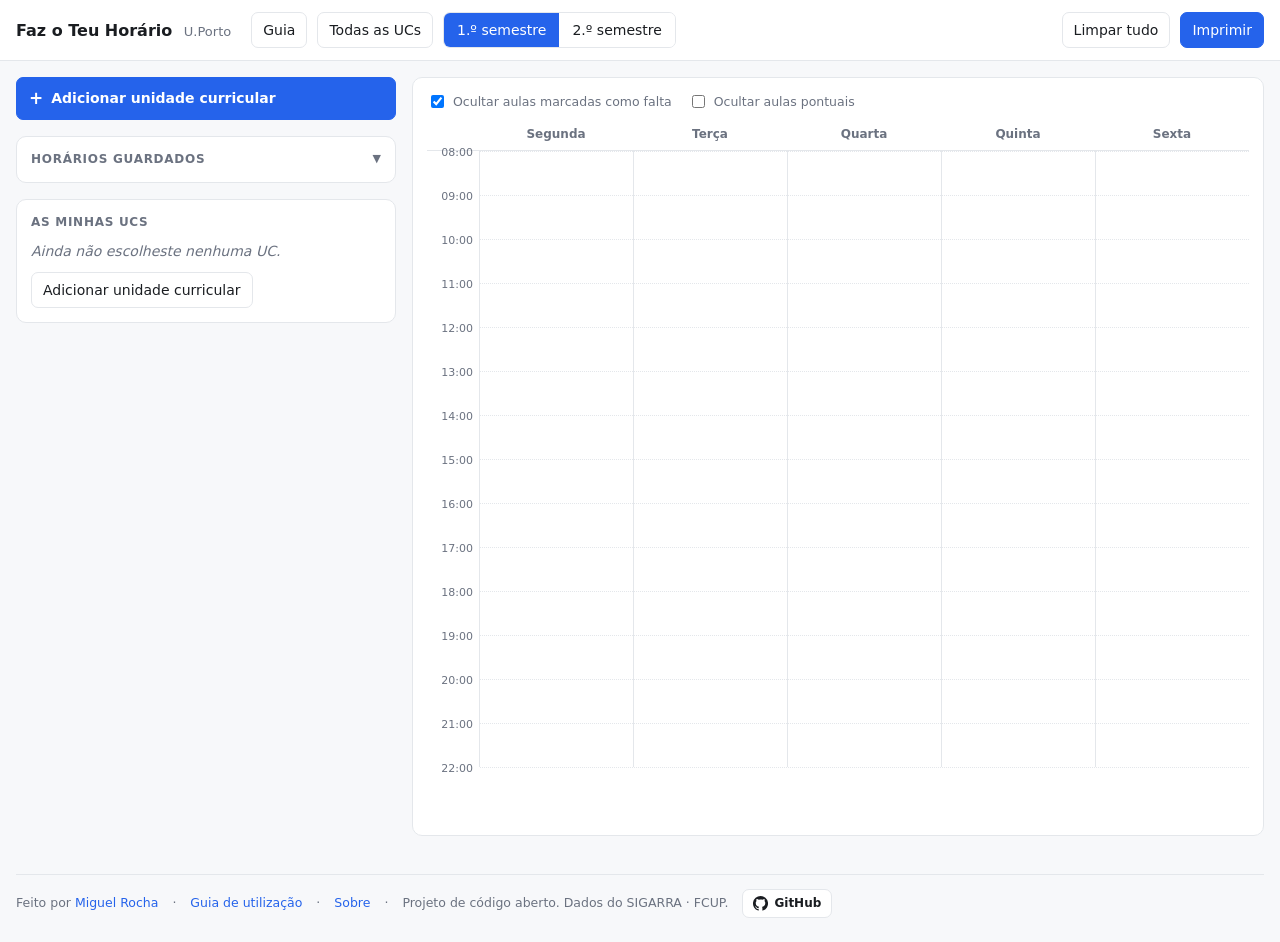
==== commit 564f369f: "Seletor de faculdade e carregamento a pedido dos horários Fase 2. O site passa a servir uma faculdad" ====
--- a/index.html
+++ b/index.html
@@ -110,12 +110,6 @@
   .opt.full{opacity:.55}
   .opt.noslot{border-style:dashed}
   .opt .v{color:var(--muted);font-size:11px}
-  /* Not an error, just "the university hasn't published this yet" — amber, so
-     it does not read like the red clash warnings. */
-  .notice{background:#fffbeb;border:1px solid #fcd34d;color:#92400e;border-radius:10px;
-          padding:11px 13px;margin-bottom:16px;font-size:12.5px;line-height:1.5}
-  .notice b{display:block;margin-bottom:2px}
-  .notice code{background:rgba(146,64,14,.1);padding:1px 4px;border-radius:4px;font-size:11.5px}
   .warn{background:var(--bad-bg);border:1px solid var(--bad);color:var(--bad);border-radius:8px;
         padding:9px 11px;margin-bottom:12px;font-size:13px}
   .warn ul{margin:6px 0 0;padding-left:18px}
@@ -172,6 +166,7 @@
 <header>
   <div class="bar">
     <h1>Faz o Teu Horário <small>U.Porto</small></h1>
+    <span id="facslot"></span>
     <a href="guia.html" class="btn noprint">Guia</a>
     <a href="subject.html" class="btn noprint">Todas as UCs</a>
     <div class="seg noprint" id="semseg">
@@ -286,17 +281,18 @@
   </div>
 </dialog>
 
-<script src="data/timetable.js"></script>
+<script src="data/faculdades.js"></script>
+<script src="assets/boot.js"></script>
 <script src="assets/presets.js"></script>
 <script src="assets/common.js"></script>
 <script src="assets/solver.js"></script>
 <script>
-(function () {
+window.FTH.boot(function (err) {
   "use strict";
-  const F = window.FCUP;
+  const F = window.FCUP, F_ = window.FTH;
   const DATA = (window.TIMETABLE_DATA || {subjects: []}).subjects;
   const DAYS = F.DAYS, H0 = 8, H1 = 22, HH = 44;
-  const KEY = "fcup-horario-v1";
+  const KEY = F_.key("horario-v1");   // por faculdade — ver assets/boot.js
   const byCode = Object.fromEntries(DATA.map(s => [s.code, s]));
   const esc = F.esc, min = F.min;
 
@@ -1060,7 +1056,7 @@
      they are a personal library that has to survive "Limpar tudo", semester
      switches and every other edit to the working schedule. Nothing is uploaded
      anywhere — they exist only in this browser, on this device. */
-  const PKEY = "fcup-presets-v1";
+  const PKEY = F_.key("presets-v1");
   let myPresets = [];
   try { myPresets = JSON.parse(localStorage.getItem(PKEY) || "[]"); } catch (e) {}
   if (!Array.isArray(myPresets)) myPresets = [];
@@ -1207,7 +1203,7 @@
   [...document.getElementById("semseg").children].forEach(x =>
     x.setAttribute("aria-pressed", String(x.dataset.sem === state.sem)));
   render();
-})();
+});
 </script>
 </body>
 </html>
--- a/assets/style.css
+++ b/assets/style.css
@@ -77,6 +77,18 @@
 .site-foot .gh:hover{border-color:var(--accent);text-decoration:none}
 .site-foot .gh svg{width:15px;height:15px;fill:currentColor}
 
+/* Not an error, just "this is not published yet" — amber, so it does not read
+   like the red clash warnings. Shared: boot.js renders it on any page. */
+.notice{background:#fffbeb;border:1px solid #fcd34d;color:#92400e;border-radius:10px;
+        padding:11px 13px;margin-bottom:16px;font-size:12.5px;line-height:1.5}
+.notice b{display:block;margin-bottom:2px}
+.notice code{background:rgba(146,64,14,.1);padding:1px 4px;border-radius:4px;font-size:11.5px}
+
+/* faculty picker — only rendered once a second faculty has data */
+.facsel{padding:6px 8px;border:1px solid var(--line);border-radius:7px;background:#fff;
+        color:var(--ink);font:inherit;font-weight:600;cursor:pointer}
+.facsel:hover{border-color:var(--accent)}
+
 /* ---- weekly grid ---- */
 .grid-wrap{overflow-x:auto}
 .grid{position:relative;display:grid;
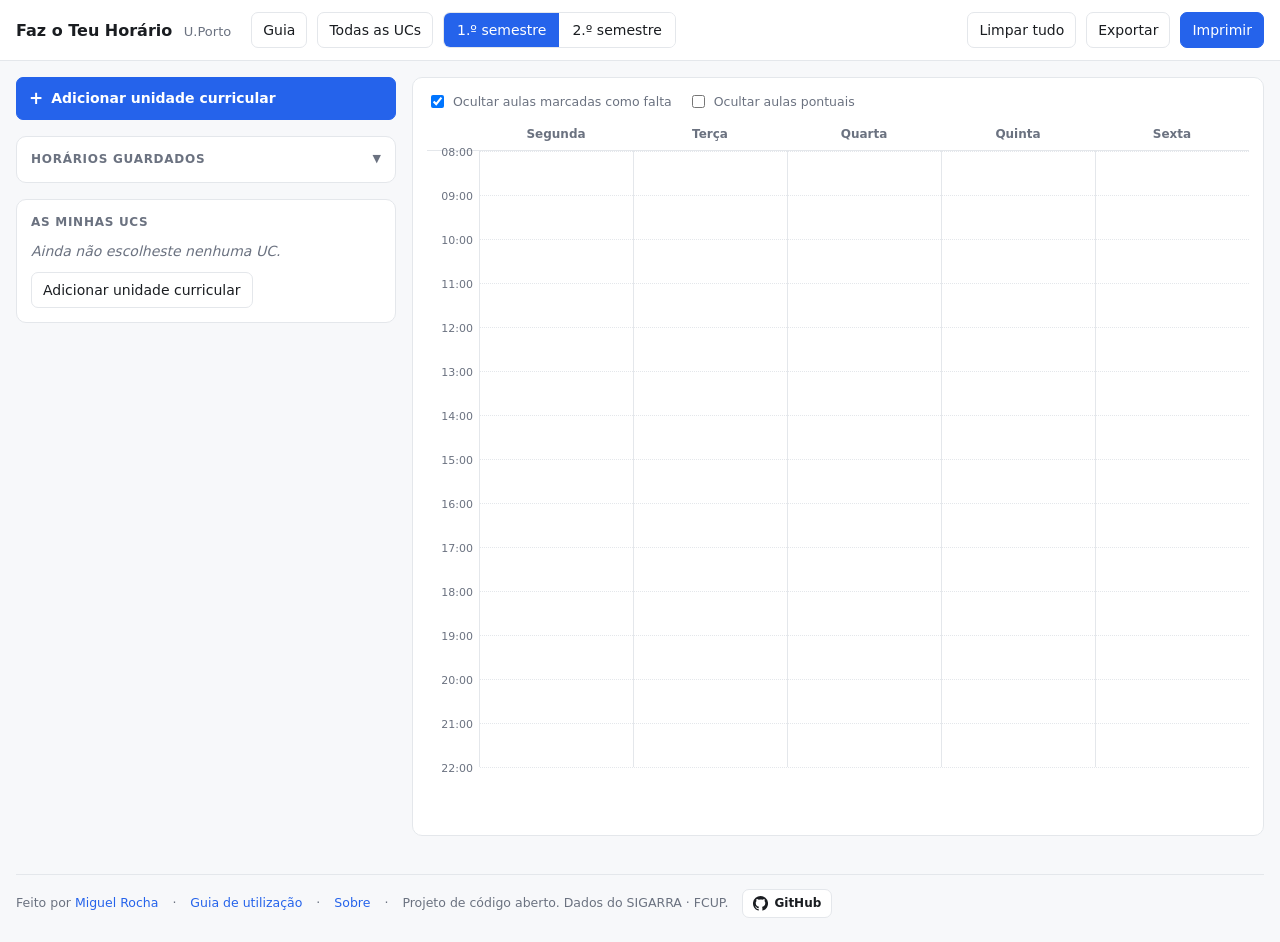
==== commit dff43a87: "Exportar o horário em texto para dar a uma IA Botão "Exportar" na barra, que escreve o horário escol" ====
--- a/index.html
+++ b/index.html
@@ -65,10 +65,21 @@
   .addbtn{display:flex;align-items:center;gap:8px;width:100%;margin-bottom:16px;
           font-weight:600;padding:10px 12px}
   .addbtn .plus{font-size:17px;line-height:1}
-  dialog#adddlg{border:0;border-radius:12px;padding:0;background:var(--panel);color:var(--ink);
-        width:min(560px,calc(100% - 32px));max-width:none;
+  dialog#adddlg,dialog#expdlg{border:0;border-radius:12px;padding:0;background:var(--panel);
+        color:var(--ink);width:min(560px,calc(100% - 32px));max-width:none;
         box-shadow:0 18px 50px rgba(0,0,0,.22)}
-  dialog#adddlg::backdrop{background:rgba(15,18,22,.42)}
+  dialog#adddlg::backdrop,dialog#expdlg::backdrop{background:rgba(15,18,22,.42)}
+  dialog#expdlg{width:min(720px,calc(100% - 32px))}
+  /* The preview is there to reassure, not to be read in full: monospace and
+     scrollable, so a 60-line export does not push the buttons off screen. */
+  #exptext{width:100%;height:min(46vh,340px);resize:vertical;font-family:ui-monospace,
+           SFMono-Regular,Menlo,Consolas,monospace;font-size:11.5px;line-height:1.45;
+           border:1px solid var(--line);border-radius:8px;padding:10px;background:var(--bg);
+           color:var(--ink);white-space:pre}
+  #exphint{margin:0 0 10px;font-size:12.5px;color:var(--muted)}
+  .exp-foot{display:flex;flex-wrap:wrap;gap:8px;align-items:center;padding:10px 16px 14px}
+  .exp-foot .grow{flex:1}
+  #expmsg{font-size:12px;color:var(--ok)}
   .add-head{display:flex;align-items:center;gap:8px;padding:14px 16px;
             border-bottom:1px solid var(--line)}
   .add-head h2{flex:1;margin:0;font-size:12px;text-transform:uppercase;
@@ -176,6 +187,7 @@
     <div class="grow"></div>
     <span id="count" style="color:var(--muted)"></span>
     <button id="clear" class="noprint">Limpar tudo</button>
+    <button id="export" class="noprint">Exportar</button>
     <button id="print" class="primary noprint">Imprimir</button>
   </div>
 </header>
@@ -278,6 +290,32 @@
   <div class="add-foot">
     <span>Clica numa UC para a adicionar — podes adicionar várias seguidas.</span>
     <button class="primary" id="adddone">Concluído</button>
+  </div>
+</dialog>
+
+<dialog id="expdlg" class="noprint" aria-labelledby="expttl">
+  <div class="add-head">
+    <h2 id="expttl">Exportar horário</h2>
+    <div class="seg" id="expseg">
+      <button data-fmt="md" aria-pressed="true">.md</button>
+      <button data-fmt="txt" aria-pressed="false">.txt</button>
+    </div>
+    <button class="x" id="expx" title="Fechar" aria-label="Fechar">×</button>
+  </div>
+  <div class="add-body">
+    <p id="exphint">
+      Copia este texto para uma IA (ChatGPT, Claude, Gemini…) com acesso ao teu
+      Google Calendar e pede-lhe para criar os eventos. As instruções para a IA
+      já vão incluídas no texto.
+    </p>
+    <textarea id="exptext" readonly spellcheck="false"></textarea>
+  </div>
+  <div class="exp-foot">
+    <button class="primary" id="expcopy">Copiar</button>
+    <button id="expdl">Transferir ficheiro</button>
+    <span id="expmsg"></span>
+    <span class="grow"></span>
+    <button id="expclose">Fechar</button>
   </div>
 </dialog>
 
@@ -634,6 +672,15 @@
     return {bad, pairs};
   }
 
+  // A grid block is a couple of centimetres wide, and a Portuguese full name is
+  // not: "Rui Pedro de Magalhães Claro Prior" would be clipped mid-word. First
+  // and last name is how people actually refer to a lecturer; the details popup,
+  // the UC page and the export still carry the name in full.
+  function shortName(full) {
+    const parts = String(full).trim().split(/\s+/);
+    return parts.length < 3 ? full : parts[0] + " " + parts[parts.length - 1];
+  }
+
   function renderGrid() {
     const items = chosenSlots();
     const {bad, pairs} = clashesOf(items);
@@ -712,7 +759,8 @@
           + `<span>${esc(s.start)}–${esc(s.end)}</span>`
           + (s.rooms.length ? `<span> · ${esc(s.rooms.join(", "))}</span>` : "")
           + `<span style="display:block;opacity:.85">${esc(it.cls.name.replace(it.sub.code + "_", ""))}`
-          + (s.teachers.length ? " · " + esc(s.teachers.join(", ")) : "") + "</span>";
+          + (s.teachers.length ? " · " + esc(s.teachers.map(shortName).join(", ")) : "")
+          + "</span>";
         const open = () => F.showDetails({
           subject: it.sub, cls: it.cls, slot: s,
           onColour: () => render(),
@@ -781,6 +829,188 @@
     }
   };
   document.getElementById("print").onclick = () => window.print();
+
+  /* ---------- export ------------------------------------------------------ */
+  /* A plain-text dump of the week, written to be pasted into an assistant that
+     has access to the user's calendar. Everything a recurring event needs is
+     already in the dataset (first_date, last_date, occurrences, regular), so the
+     export only has to carry it across and say what to do with it — the model
+     never has to guess a date. */
+
+  const facName = () => {
+    const f = (window.TIMETABLE_DATA || {}).faculty || {};
+    return f.name ? f.name + (f.short ? " (" + f.short + ")" : "") : "U.Porto";
+  };
+  const semName = () => state.sem === "1S" ? "1.º semestre" : "2.º semestre";
+  // The academic year is not a field in the dataset, but the session dates are:
+  // a 1S class in 2026 belongs to 2026/2027, a 2S class in 2027 to 2026/2027.
+  function acadYear(sessions) {
+    const years = sessions.map(i => +String(i.slot.first_date || "").slice(0, 4))
+                          .filter(Boolean);
+    if (!years.length) return "";
+    const y = Math.min(...years);
+    return state.sem === "1S" ? `${y}/${y + 1}` : `${y - 1}/${y}`;
+  }
+
+  // Only what you will actually attend: turmas you ticked, minus the sessions
+  // you marked as faltas. Sorted the way a week reads.
+  function exportSessions() {
+    return chosenSlots()
+      .filter(i => !isSkipped(i.cls, i.slot))
+      .sort((a, b) => a.slot.day - b.slot.day
+                   || min(a.slot.start) - min(b.slot.start)
+                   || a.sub.code.localeCompare(b.sub.code));
+  }
+
+  const roomOf = s => s.rooms && s.rooms.length ? s.rooms.join(", ") : "—";
+  const teachOf = s => s.teachers && s.teachers.length ? s.teachers.join(", ") : "—";
+  const turmaOf = i => i.cls.name.replace(i.sub.code + "_", "");
+  const titleOf = i => `${i.sub.code} ${i.cls.type} — ${i.sub.name}`;
+
+  function buildExport(fmt) {
+    const all = exportSessions();
+    const weekly = all.filter(i => i.slot.regular);
+    const once = all.filter(i => !i.slot.regular);
+    const year = acadYear(all);
+    const L = [];
+    const h = (lvl, txt) => L.push(fmt === "md" ? "#".repeat(lvl) + " " + txt
+                                                : txt.toUpperCase(), "");
+    const bullet = t => L.push((fmt === "md" ? "- " : "  - ") + t);
+
+    h(1, `Horário — ${semName()}${year ? " de " + year : ""}`);
+    L.push(`Faculdade: ${facName()}`,
+           "Fuso horário: Europe/Lisbon",
+           `Exportado do Faz o Teu Horário em ${new Date().toISOString().slice(0, 10)}`,
+           "");
+
+    h(2, "Instruções para a IA");
+    bullet("Cria estes eventos no meu Google Calendar, no fuso Europe/Lisbon.");
+    bullet('Cada aula da secção "Aulas semanais" repete-se todas as semanas: cria '
+           + "um evento recorrente que começa em «Primeira aula» (essa data já cai "
+           + "no dia da semana indicado) e se repete semanalmente até «Última aula», "
+           + "inclusive — RRULE:FREQ=WEEKLY;UNTIL=<última aula>.");
+    bullet('As aulas da secção "Aulas pontuais" NÃO são semanais: cria um único '
+           + "evento na data indicada.");
+    bullet("Título do evento: «CÓDIGO TIPO — Nome da UC», "
+           + "por exemplo «CC4079 TP — Administração de Redes».");
+    bullet("Local do evento: a sala indicada. Se a sala for «—», deixa o local vazio.");
+    bullet("Descrição do evento: turma, tipo de aula e docentes.");
+    bullet("Não cries eventos para nada que não esteja listado abaixo, e não "
+           + "dupliques eventos que já existam no calendário.");
+    L.push("");
+
+    if (!all.length) L.push("(Não há aulas escolhidas para este semestre.)", "");
+
+    if (weekly.length) {
+      h(2, `Aulas semanais (${weekly.length})`);
+      if (fmt === "md") {
+        L.push("| Dia | Início | Fim | UC | Nome | Turma | Tipo | Sala | Docentes |"
+               + " Primeira aula | Última aula | N.º de aulas |",
+               "|---|---|---|---|---|---|---|---|---|---|---|---|");
+        for (const i of weekly) {
+          const s = i.slot;
+          L.push(`| ${DAYS[s.day]} | ${s.start} | ${s.end} | ${i.sub.code} |`
+                 + ` ${i.sub.name} | ${turmaOf(i)} | ${s.type} | ${roomOf(s)} |`
+                 + ` ${teachOf(s)} | ${s.first_date || "—"} | ${s.last_date || "—"} |`
+                 + ` ${s.occurrences || "—"} |`);
+        }
+      } else {
+        let day = -1;
+        for (const i of weekly) {
+          const s = i.slot;
+          if (s.day !== day) { day = s.day; L.push("", DAYS[day]); }
+          L.push(`  ${s.start}-${s.end}  ${titleOf(i)}`,
+                 `      turma ${turmaOf(i)} · tipo ${s.type} · sala ${roomOf(s)}`
+                 + ` · docentes ${teachOf(s)}`,
+                 `      semanal, de ${s.first_date || "—"} a ${s.last_date || "—"}`
+                 + (s.occurrences ? ` (${s.occurrences} aulas)` : ""));
+        }
+      }
+      L.push("");
+    }
+
+    if (once.length) {
+      h(2, `Aulas pontuais (${once.length}) — eventos únicos, não repetir`);
+      for (const i of once) {
+        const s = i.slot;
+        const when = !s.last_date || s.first_date === s.last_date
+          ? (s.first_date || "—") : `${s.first_date} a ${s.last_date}`;
+        const line = `${when} (${DAYS[s.day]}), ${s.start}-${s.end} — `
+                   + `${titleOf(i)} · turma ${turmaOf(i)} · sala ${roomOf(s)}`;
+        if (fmt === "md") bullet(line); else L.push("  " + line);
+      }
+      L.push("");
+    }
+
+    // Context the assistant should not act on, but that explains the gaps.
+    const notes = [];
+    const skipped = chosenSlots().filter(i => isSkipped(i.cls, i.slot)).length;
+    if (skipped) {
+      notes.push(skipped === 1
+        ? "1 sessão foi marcada como falta e não está incluída acima."
+        : `${skipped} sessões foram marcadas como falta e não estão incluídas acima.`);
+    }
+    const empty = Object.keys(state.picked)
+      .filter(c => byCode[c] && !all.some(i => i.sub.code === c))
+      .map(c => `${c} (${byCode[c].name})`);
+    if (empty.length) {
+      notes.push("Sem aulas neste semestre (turma por escolher ou horário ainda não "
+                 + "publicado): " + empty.join("; ") + ".");
+    }
+    if (notes.length) {
+      h(2, "Notas");
+      for (const n of notes) { if (fmt === "md") bullet(n); else L.push("  - " + n); }
+      L.push("");
+    }
+
+    return L.join("\n").replace(/\n{3,}/g, "\n\n").trim() + "\n";
+  }
+
+  (function () {
+    const dlg = document.getElementById("expdlg");
+    const ta = document.getElementById("exptext");
+    const msg = document.getElementById("expmsg");
+    const seg = document.getElementById("expseg");
+    let fmt = "md";
+
+    const fill = () => { ta.value = buildExport(fmt); msg.textContent = ""; };
+    const flash = t => {
+      msg.textContent = t;
+      setTimeout(() => { msg.textContent = ""; }, 2500);
+    };
+
+    seg.onclick = e => {
+      const b = e.target.closest("button[data-fmt]"); if (!b) return;
+      fmt = b.dataset.fmt;
+      [...seg.children].forEach(x => x.setAttribute("aria-pressed", String(x === b)));
+      fill();
+    };
+
+    document.getElementById("export").onclick = () => { fill(); dlg.showModal(); };
+    document.getElementById("expx").onclick = () => dlg.close();
+    document.getElementById("expclose").onclick = () => dlg.close();
+    dlg.addEventListener("click", ev => { if (ev.target === dlg) dlg.close(); });
+
+    document.getElementById("expcopy").onclick = () => {
+      // The Clipboard API needs a secure context; select() is the fallback that
+      // always works, and leaves the text ready for Ctrl+C.
+      const manual = () => { ta.select(); flash("Carrega em Ctrl+C para copiar"); };
+      if (navigator.clipboard && navigator.clipboard.writeText) {
+        navigator.clipboard.writeText(ta.value).then(() => flash("Copiado ✓"), manual);
+      } else manual();
+    };
+
+    document.getElementById("expdl").onclick = () => {
+      const blob = new Blob([ta.value], {type: "text/plain;charset=utf-8"});
+      const url = URL.createObjectURL(blob);
+      const a = document.createElement("a");
+      a.href = url;
+      a.download = `horario-${F.faculty()}-${state.sem}.${fmt}`;
+      document.body.appendChild(a); a.click(); a.remove();
+      setTimeout(() => URL.revokeObjectURL(url), 1000);
+      flash("Transferido ✓");
+    };
+  })();
   (function () {
     const skip = document.getElementById("hideskip");
     skip.checked = state.hideSkipped !== false;   // faltas are hidden by default
